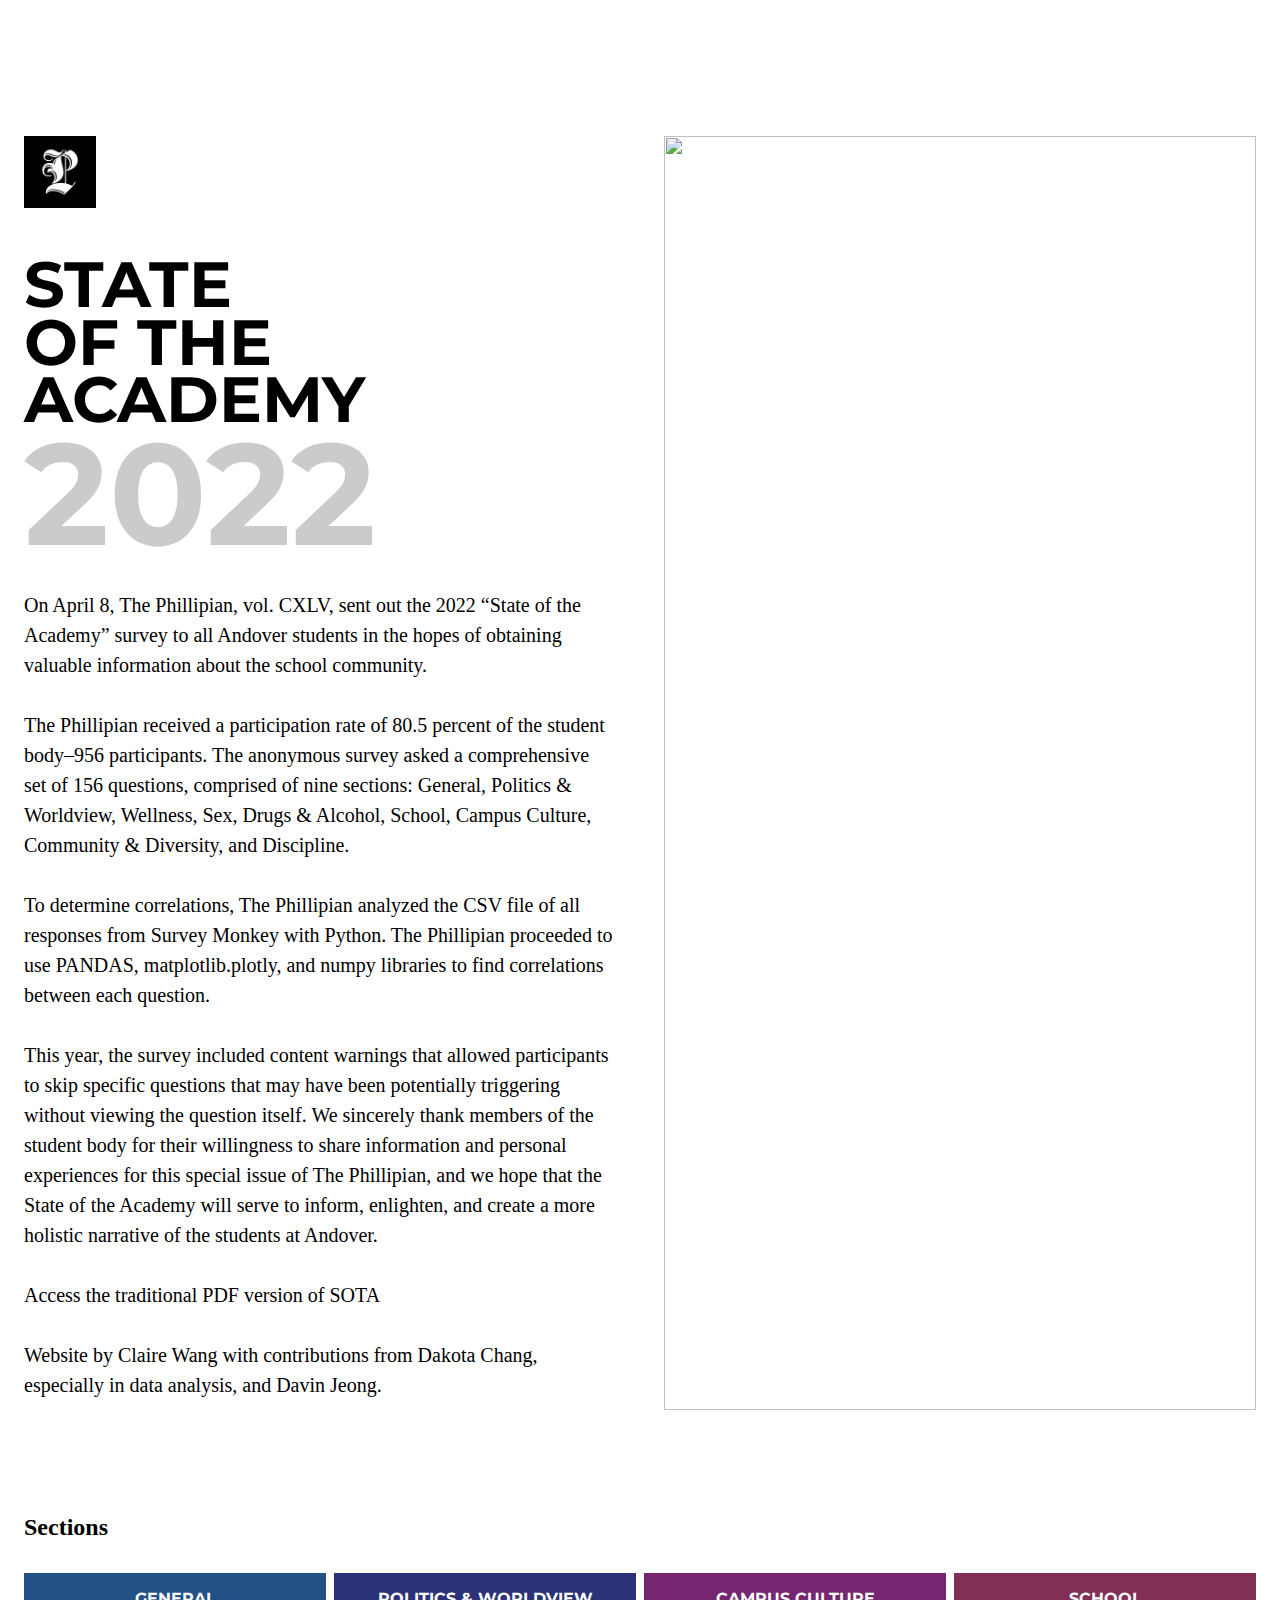
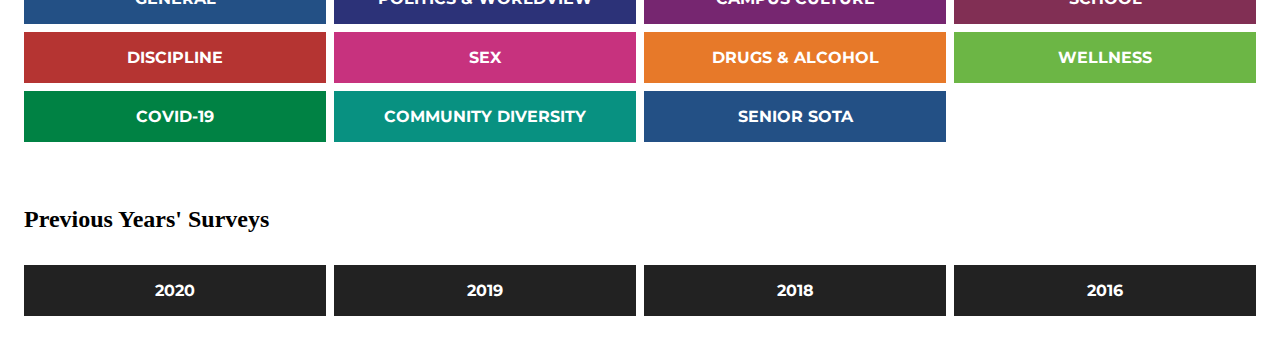
==== index.html @ 4db02f1a "spelling" ====
<html lang="en">
  <head>
    <meta charset="UTF-8" />
    <meta name="viewport" content="width=device-width, initial-scale=1.0" />
    <meta http-equiv="X-UA-Compatible" content="ie=edge" />
    <meta
      name="description"
      content="The Phillipian's annual State of the Academy survey, for 2022."
    />
    <meta name="author" content="Claire Wang" />

    <title>State of the Academy 2022</title>
    <script src="https://cdnjs.cloudflare.com/ajax/libs/d3/5.16.0/d3.min.js"></script>
    <script src="https://unpkg.com/masonry-layout@4/dist/masonry.pkgd.min.js"></script>
    <script src="sota.min.js"></script>
    <link rel="stylesheet" type="text/css" href="sz-navbar.css" />
    <link rel="stylesheet" type="text/css" href="style.css" />
    <style>
      body {
        margin: 0;
      }
      pre {
        background-color: rgba(0, 0, 0, 0.05);
        font-family: "Consolas";
        color: rgba(0, 0, 0, 0.5);
        padding: 16px;
        overflow: auto;
      }
      a {
        color: unset;
      }
      .sota-section > p {
        text-align: center;
        font-size: 24px;
      }
    </style>
  </head>

  <body>
    <div id="sota-navbar"></div>
    <section id="intro">
      <div class="home-hero home-container">
        <div class="hero-blurb">
          <div class="hero-logo">
            <a href="https://phillipian.net"
              ><img src="assets/img/p-square.png"
            /></a>
          </div>
          <div class="hero-sota">
            <span>
              State<br />
              of the<br />
              Academy<br />
              <span class="hero-sota-year">2022</span>
            </span>
          </div>
          <p>
            On April 8, The Phillipian, vol. CXLV, sent out the 2022 “State of
            the Academy” survey to all Andover students in the hopes of
            obtaining valuable information about the school community.
            <br /><br />
            The Phillipian received a participation rate of 80.5 percent of the
            student body–956 participants. The anonymous survey asked a
            comprehensive set of 156 questions, comprised of nine sections:
            General, Politics & Worldview, Wellness, Sex, Drugs & Alcohol,
            School, Campus Culture, Community & Diversity, and Discipline.
            <br /><br />
            To determine correlations, The Phillipian analyzed the CSV file of
            all responses from Survey Monkey with Python. The Phillipian
            proceeded to use PANDAS, matplotlib.plotly, and numpy libraries to
            find correlations between each question.
            <br /><br />
            This year, the survey included content warnings that allowed
            participants to skip specific questions that may have been
            potentially triggering without viewing the question itself. We
            sincerely thank members of the student body for their willingness to
            share information and personal experiences for this special issue of
            The Phillipian, and we hope that the State of the Academy will serve
            to inform, enlighten, and create a more holistic narrative of the
            students at Andover.

            <br /><br />
            Access the traditional PDF version of SOTA <a href="http://pdf.phillipian.net/2022/05202022.pdf"></a>
            <br /><br />
            Website by Claire Wang with contributions from Dakota Chang, especially in data analysis, and Davin Jeong.
          </p>
        </div>
        <div class="hero-image">

			<div class="hero-image-inner">
				<div class="hero-image-credit"><span><a href="https://phillipian.net/author/macdoucette/" target="_blank">Mac Doucette</a>/<i>The Phillipian</i></span></div>
				<img src="assets/img/sota-cover.JPG">
			  </div>

		</div>
      </div>
      <div class="home-container home-mid">
        <h3>Sections</h3>
      </div>
      <div class="home-sections home-container">
        <a href="#sota-section-general">
          <div class="home-section sec-general"><span>General</span></div> </a
        ><a href="#sota-section-politics">
          <div class="home-section sec-politics">
            <span>Politics & Worldview</span>
          </div> </a
        ><a href="#sota-section-campus">
          <div class="home-section sec-campus">
            <span>Campus Culture</span>
          </div> </a
        ><a href="#sota-section-school">
          <div class="home-section sec-school"><span>School</span></div> </a
        ><a href="#sota-section-discipline">
          <div class="home-section sec-discipline">
            <span>Discipline</span>
          </div> </a
        ><a href="#sota-section-sex">
          <div class="home-section sec-sex"><span>Sex</span></div> </a
        ><a href="#sota-section-drugs">
          <div class="home-section sec-drugs">
            <span>Drugs & Alcohol</span>
          </div> </a
        ><a href="#sota-section-wellness">
          <div class="home-section sec-wellness"><span>Wellness</span></div> </a
        ><a href="#sota-section-covid19">
          <div class="home-section sec-covid"><span>COVID-19</span></div> </a
        ><a href="#sota-section-community">
          <div class="home-section sec-community">
            <span>Community Diversity</span>
          </div> </a
        ><a href="#sota-section-senior">
          <div class="home-section sec-senior"><span>Senior Sota</span></div>
        </a>
      </div>
      <div class="home-container home-mid">
        <h3>Previous Years' Surveys</h3>
      </div>
      <div class="home-sections home-container">
        <a href="/year/2020">
          <div class="home-section"><span>2020</span></div>
        </a>
        <a href="/year/2019">
          <div class="home-section"><span>2019</span></div> </a
        ><a href="/year/2018">
          <div class="home-section"><span>2018</span></div> </a
        ><a href="/year/2016">
          <div class="home-section"><span>2016</span></div>
        </a>
      </div>
    </section>
    <script type="module" src="index.js"></script>
  </body>
</html>
---- sz-navbar.css ----
.sz-navbar {
  width: 100%;
  height: 64px;
  /* OVERRIDE WITH YOUR OWN HEIGHT */
  background-color: #000;
  /* OVERRIDE WITH YOUR OWN BG COLOR */
  position: fixed;
  top: 0;
  left: 0;
  z-index: 5;
}

.sz-navbar-inner {
  width: 100%;
  height: 100%;
  display: -webkit-inline-box;
  display: -ms-inline-flexbox;
  display: inline-flex;
  -webkit-box-align: center;
      -ms-flex-align: center;
          align-items: center;
  -webkit-box-sizing: border-box;
          box-sizing: border-box;
}

.sz-navbar-items {
  height: 100%;
  display: -webkit-box;
  display: -ms-flexbox;
  font-size: 0.9rem;
  display: flex;
  -webkit-box-align: center;
      -ms-flex-align: center;
          align-items: center;
}

#sz-navbar-check {
  display: none;
}

@media (min-width: 1400px) {
  .sz-navbar-inner {
    max-width: 1500px;
    position: relative;
    left: 50%;
    -webkit-transform: translateX(-50%);
            transform: translateX(-50%);
  }
  .sz-navbar-hamburger {
    display: none;
  }
  .sz-navbar-right .sz-navbar-items {
    margin-left: auto;
  }
  .sz-navbar-right .sz-navbar-items .sz-navbar-item {
    margin-left: 8px;
  }
  .sz-navbar-left .sz-navbar-item {
    margin-right: 8px;
  }
}

@media (max-width: 1400px) {
  .sz-navbar-inner {
    -webkit-box-pack: center;
        -ms-flex-pack: center;
            justify-content: center;
  }
  .sz-navbar-items {
    position: fixed;
    top: 0;
    bottom: 0;
    width: 100%;
    background-color: #eee;
    /* OVERRIDE WITH YOUR OWN MENU BG COLOR */
    -webkit-box-orient: vertical;
    -webkit-box-direction: normal;
        -ms-flex-flow: column nowrap;
            flex-flow: column nowrap;
    -webkit-box-pack: center;
        -ms-flex-pack: center;
            justify-content: center;
  }
  .sz-navbar-hamburger {
    position: absolute;
    z-index: 6;
    top: 50%;
    -webkit-transform: translateY(-50%);
            transform: translateY(-50%);
  }
  .sz-navbar-left .sz-navbar-items {
    left: 0;
    margin-left: -100%;
    -webkit-transition: margin-left 0.2s ease;
    transition: margin-left 0.2s ease;
  }
  .sz-navbar-left #sz-navbar-check:checked ~ .sz-navbar-items {
    margin-left: 0;
  }
  .sz-navbar-left .sz-navbar-hamburger {
    left: 24px;
    /* OVERRIDE WITH YOUR OWN HAMBURGER BUTTON MARGIN */
  }
  .sz-navbar-right .sz-navbar-items {
    right: 0;
    margin-right: -100%;
    -webkit-transition: margin-right 0.2s ease;
    transition: margin-right 0.2s ease;
  }
  .sz-navbar-right #sz-navbar-check:checked ~ .sz-navbar-items {
    margin-right: 0;
  }
  .sz-navbar-right .sz-navbar-hamburger {
    right: 24px;
    /* OVERRIDE WITH YOUR OWN HAMBURGER BUTTON MARGIN */
  }
  div.sz-navbar-item:not(:last-of-type) {
    margin-bottom: 8px;
  }
}

@media (min-width: 1200px){
  #sota-navbar .sota-navbar-logo, #sota-navbar .sota-navbar-logo a {
    margin-left: 1em;
    margin-top: 0.02em;
  }
}
---- style.css ----
html {
  /* zoom: 90%; */
}

/* @import url('https://fonts.googleapis.com/css2?family=Bebas+Neue&display=swap'); */
@import url('https://fonts.googleapis.com/css2?family=Titan+One&display=swap');

body{
    overflow-x: hidden;
}

.sota-navbar{
    color: #fff;
}

.navbar-logo{
    height: 100%;
    display: flex;
    align-items: center;
}

.navbar-logo a{
    height: 50%!important;
}

.navbar-logo img{
    height: 100%;
}

.sota-navbar div.navbar-sota{ /* higher specificty */
    font-family: "Montserrat";
    font-size: 16px;
    font-weight: 700;
    letter-spacing: 1px;
    text-transform: uppercase;
}

.sota-navbar .sz-navbar-inner{
    padding: 0 24px;
}

.sota-navbar .sz-navbar-item{
    height: 64px;
    flex-grow: 0;
    margin-right: 0;
    font-family: "Mercury Text G1";
}

.sz-navbar-item{ /* lower specificity */
    background-color: #000;
}

@media (min-width: 1400px){
    .sota-navbar .sz-navbar-items{
        margin-left: auto;
    }

    .sz-navbar-item.navbar-sota{
        display: none;
    }

    .navbar-logo{
        margin-right: 32px;
    }
}

@media (max-width: 1400px){
    .sota-navbar .sz-navbar-items{
        background-color: #000;
        z-index: 4;
        height: 100vh;
        box-sizing: border-box;
        justify-content: flex-start;
    }

    .sota-navbar div.sz-navbar-item{
        width: 100%;
        margin-bottom: 0;
    }

    .sz-navbar-inner > .navbar-sota{
        display: none;
    }

    .sech-general{
        background-color: #235085;
    }

    .sech-politics{
        background-color: #2C3278;
    }

    .sech-campus{
        background-color: #762670;
    }

    .sech-school{
        background-color: #812F54;
    }

    .sech-discipline{
        background-color: #B53432;
    }

    .sech-sex{
        background-color: #C7327E;
    }

    .sech-drugs{
        background-color: #E77929;
    }

    .sech-wellness{
        background-color: #6CB645;
    }

    .sech-covid{
        background-color: #008244;
    }

    .sech-community{
        background-color: #089181;
    }

    .sech-senior{
        background-color: #235085;
    }
}

.sota-navbar .sz-navbar-item a, .sota-navbar .sz-navbar-item span{
    line-height: 64px;
    box-sizing: border-box;
    text-align: center;
    text-decoration: none;
    color: #fff;
    height: 64px;
    padding: 0 8px;
    display: block;
}

section:first-of-type{
    padding-top: 64px;
}

section:before{
    content: "";
    z-index: 4;
    position: sticky;
    top: 64px;
    width: 100%;
    height: 8px;
    background-color: inherit;
    display: block;
}

.container.hide .module{
    border-bottom: none;
}

.container.hide .module > *{
    visibility: hidden;
}

.container:not(.hide) .loading{
    display: none;
}

.home-container{
    padding: 64px 24px;
    box-sizing: border-box;
    max-width: 1500px;
    display: grid;
    margin: 0 auto;
    grid-template-columns: minmax(0, 1fr);
}

.home-hero{
    grid-column-gap: 48px;
}

.home-hero img{
    width: 100%;
}

.home-sections, .home-mid{
    padding: 16px 24px;
    grid-column-gap: 8px;
}

.home-mid h3{
    font-family: "Mercury Text G1";
    font-size: 24px;
    margin-bottom: 0;
}

@media (min-width: 600px){
    .home-sections{
        grid-template-columns: repeat(2, minmax(0,1fr));
    }
}

@media (min-width: 900px){
    .home-sections{
        grid-template-columns: repeat(3, minmax(0,1fr));
    }
}

@media (min-width: 1200px){
    .home-sections{
        grid-template-columns: repeat(4, minmax(0,1fr));
    }
}

@media (min-width: 1500px){
    .home-sections{
        grid-template-columns: repeat(5, minmax(0,1fr));
    }
}

.home-sections a{
    text-decoration: none;
    text-align: center;
    color: #fff;
    font-family: "Montserrat";
    font-weight: 700;
    text-transform: uppercase;
}

.home-section{
    background-color: #222;
    padding: 16px 0;
    margin-bottom: 8px;
}

.hero-logo{
    width: 72px;
    margin-bottom: 48px;
}

.hero-blurb{
    display: flex;
    flex-flow: column nowrap;
}

.hero-image-inner{
    position: relative;
}

.hero-image-credit{
    position: absolute;
    font-family: "Montserrat";
    font-weight: 400;
    color: #fff;
    bottom: 24px;
    right: 24px;
}

.hero-image-credit a{
    color: unset;
}

.hero-blurb p{
    max-width: 700px;
    font-size: 20px;
    margin: 10px 0;
    line-height: 1.5;
    font-family: "Mercury Text G1";
}

.hero-blurb p:first-of-type{
    margin-top: auto;
}

.hero-sota{
    font-family: "Montserrat";
    font-weight: 700;
    font-size: 48px;
    text-transform: uppercase;
    line-height: 0.9;
    margin-bottom: 32px;
}

.hero-sota-year{
    line-height: 0.9;
    font-size: 120px;
    opacity: 0.2;
}

@media (max-width: 900px){
    .hero-image{
        grid-row: 1;
        margin-top: -72px;
        width: calc(100% + 48px);
        margin-left: -24px;
        margin-bottom: 32px;
    }
}

@media (min-width: 900px){
    .hero-sota{
        font-size: 64px;
    }

    .hero-sota-year{
        font-size: 144px;
    }

    .home-hero{
        grid-template-columns: repeat(2, minmax(0, 1fr));
    }
}


.sec-general, .sech-general:hover{
    background-color: #235085;
}

.sec-politics, .sech-politics:hover{
    background-color: #2C3278;
}

.sec-campus, .sech-campus:hover{
    background-color: #762670;
}

.sec-school, .sech-school:hover{
    background-color: #812F54;
}

.sec-discipline, .sech-discipline:hover{
    background-color: #B53432;
}

.sec-sex, .sech-sex:hover{
    background-color: #C7327E;
}

.sec-drugs, .sech-drugs:hover{
    background-color: #E77929;
}

.sec-wellness, .sech-wellness:hover{
    background-color: #6CB645;
}

.sec-covid, .sech-covid:hover{
    background-color: #008244;
}

.sec-community, .sech-community:hover{
    background-color: #089181;
}

.sec-senior, .sech-senior:hover{
    background-color: #235085;
}

/* blurb styling*/
.sota-section > h1 {
    font-family: "Titan One", "Montserrat" !important;
}
  

.sota-section > p {
  color: #fff;
  font-family: "Lora";
  line-height: 1.5;
  max-width: 1000px !important;
  margin: 64px auto;
  padding: 0 24px;
  font-size: medium !important;
  text-align: left !important;
}
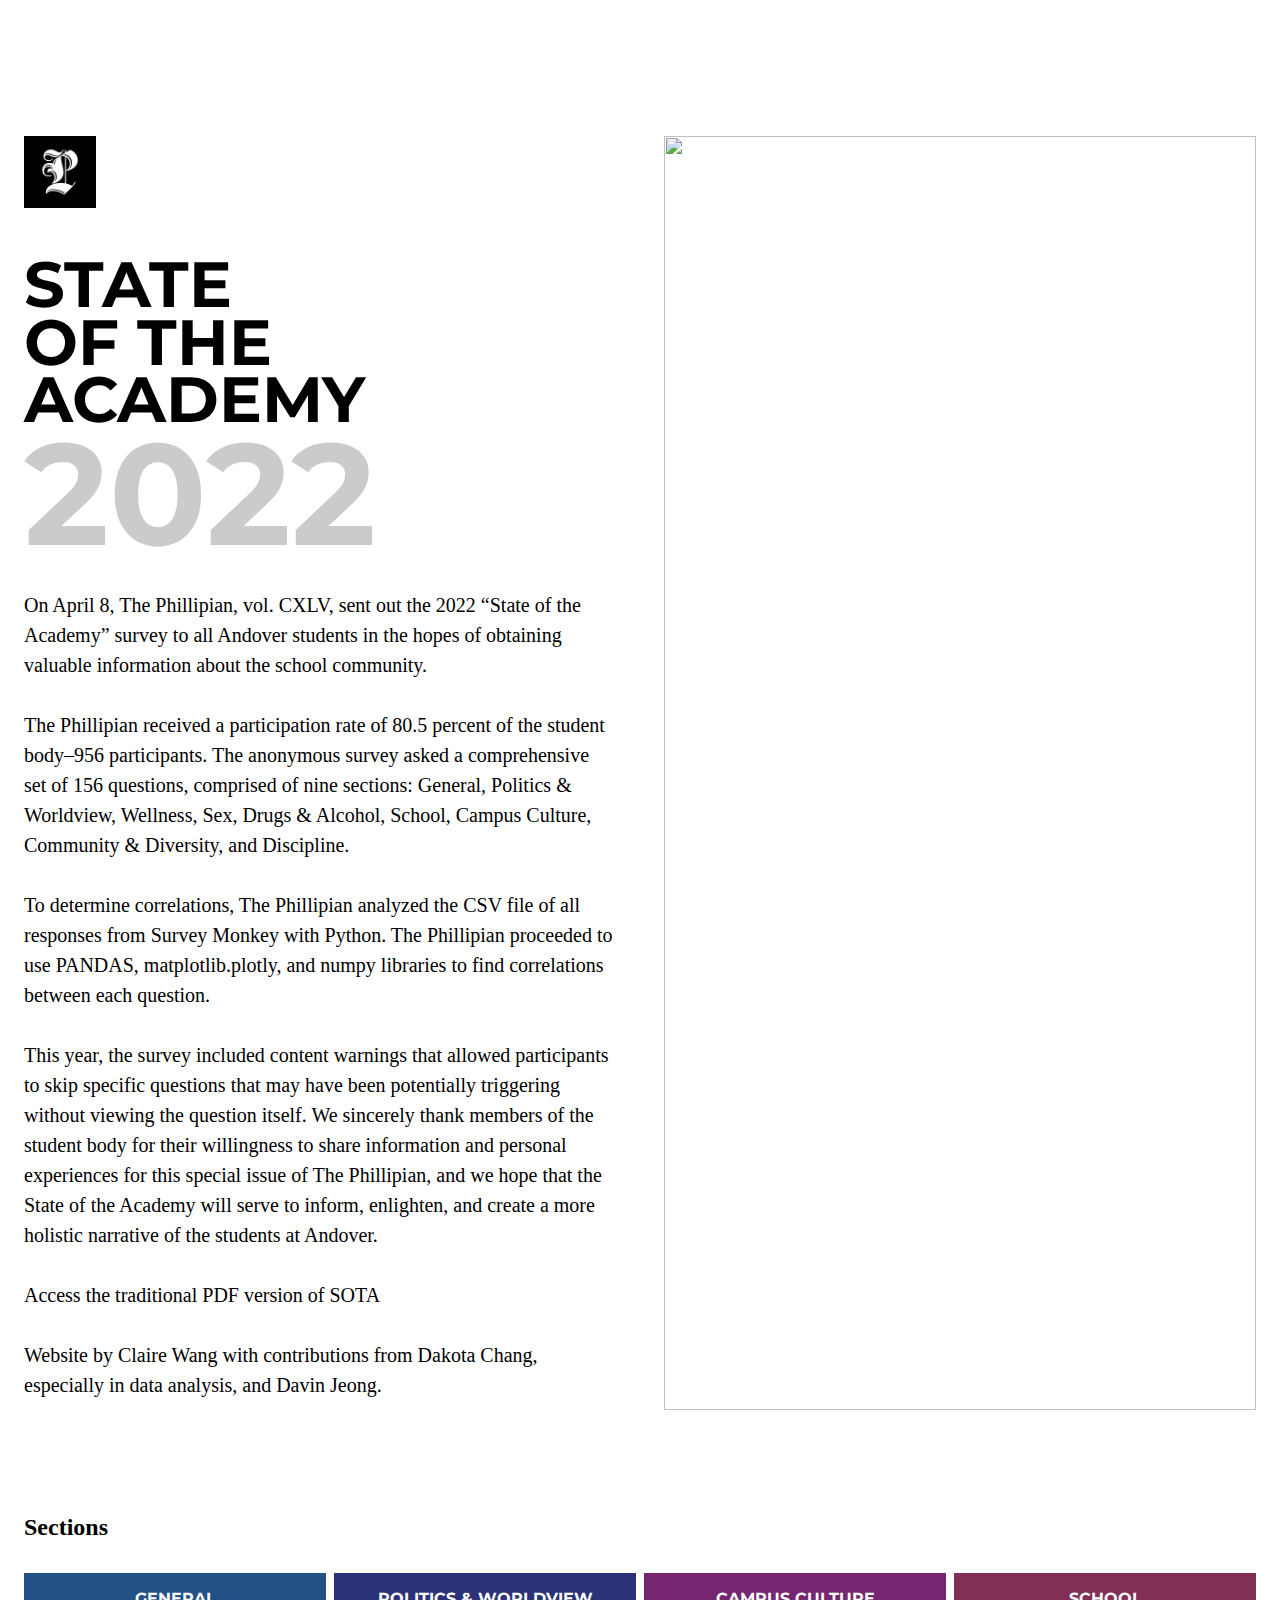
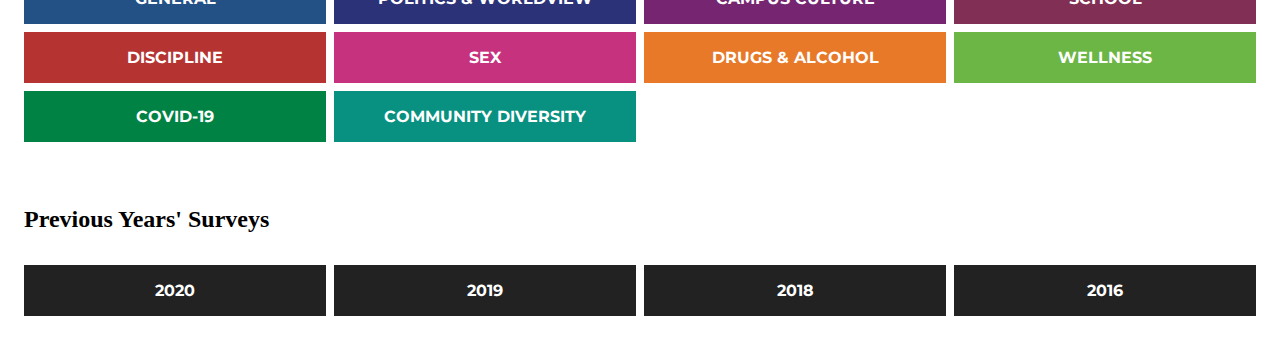
==== commit d3e8b07e: "sugbmit '" ====
--- a/index.html
+++ b/index.html
@@ -7,6 +7,7 @@
       name="description"
       content="The Phillipian's annual State of the Academy survey, for 2022."
     />
+    <link rel="icon" type="image/x-icon" href="/assets/img/p_square.ico" /> 
     <meta name="author" content="Claire Wang" />
 
     <title>State of the Academy 2022</title>
@@ -128,9 +129,11 @@
           <div class="home-section sec-community">
             <span>Community Diversity</span>
           </div> </a
-        ><a href="#sota-section-senior">
+        >
+        
+        <!-- <a href="#sota-section-senior">
           <div class="home-section sec-senior"><span>Senior Sota</span></div>
-        </a>
+        </a> -->
       </div>
       <div class="home-container home-mid">
         <h3>Previous Years' Surveys</h3>
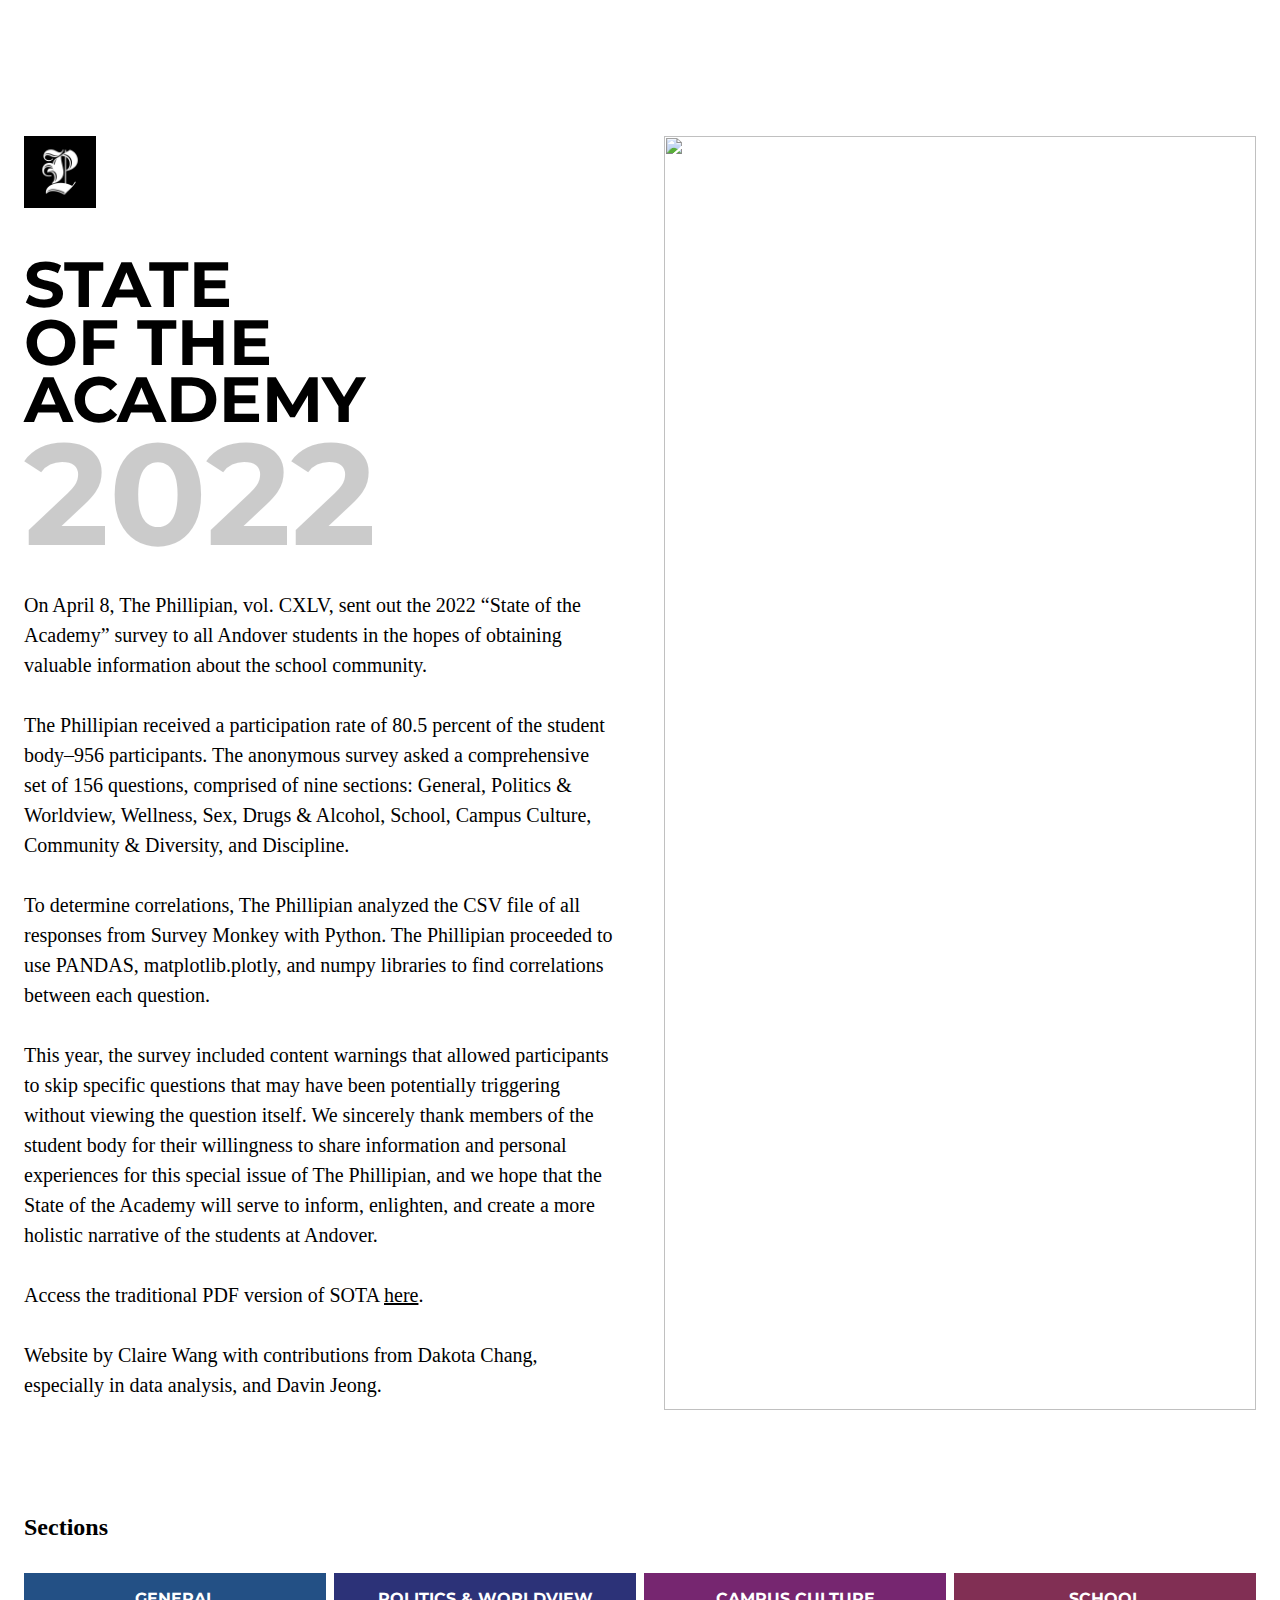
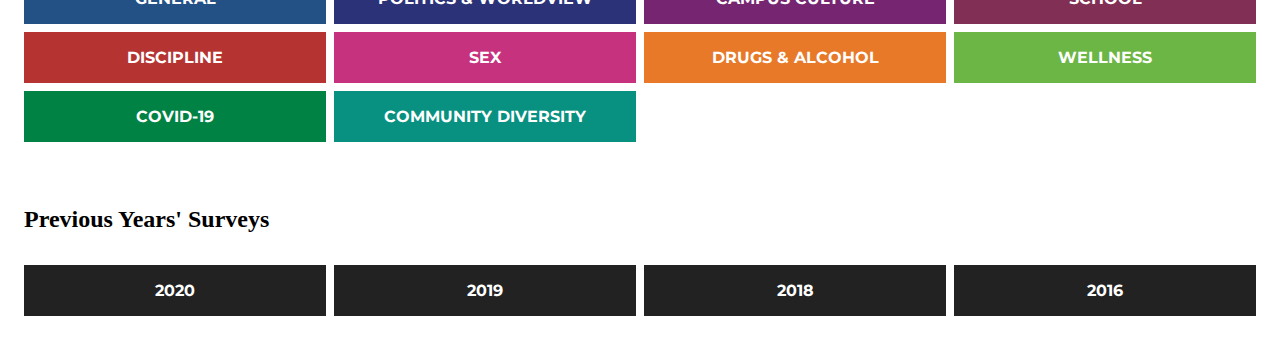
==== commit efd0cbec: "url" ====
--- a/index.html
+++ b/index.html
@@ -81,7 +81,7 @@
             students at Andover.
 
             <br /><br />
-            Access the traditional PDF version of SOTA <a href="http://pdf.phillipian.net/2022/05202022.pdf"></a>
+            Access the traditional PDF version of SOTA <a href="http://pdf.phillipian.net/2022/05202022.pdf">here</a>.
             <br /><br />
             Website by Claire Wang with contributions from Dakota Chang, especially in data analysis, and Davin Jeong.
           </p>
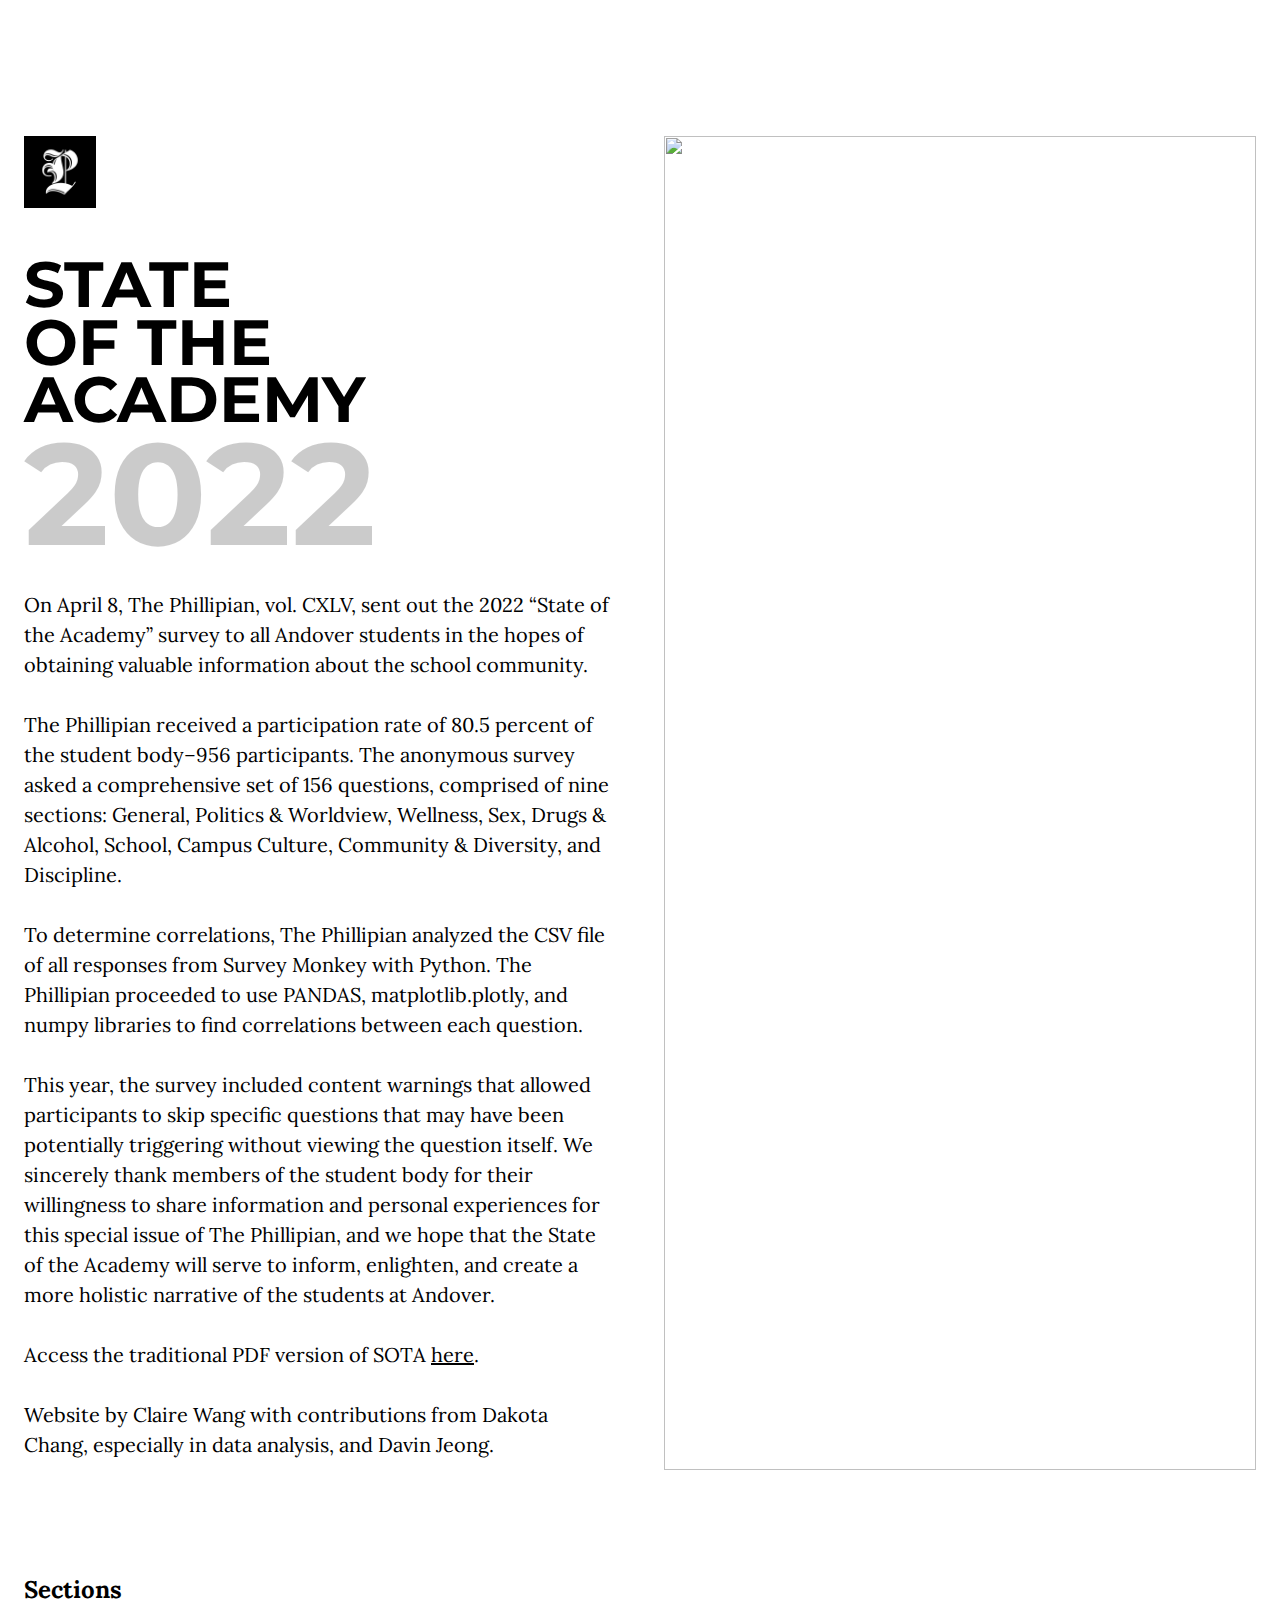
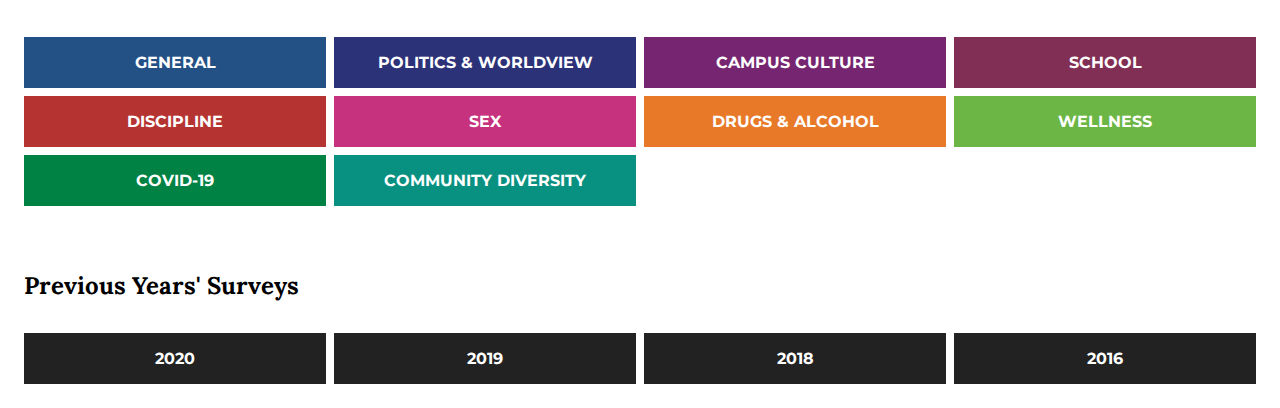
==== commit c88b236b: "fix fonts" ====
--- a/index.html
+++ b/index.html
@@ -9,7 +9,9 @@
     />
     <link rel="icon" type="image/x-icon" href="/assets/img/p_square.ico" /> 
     <meta name="author" content="Claire Wang" />
-
+    <link rel="preconnect" href="https://fonts.googleapis.com">
+    <link rel="preconnect" href="https://fonts.gstatic.com" crossorigin>
+    <link href="https://fonts.googleapis.com/css2?family=Lora&display=swap" rel="stylesheet">
     <title>State of the Academy 2022</title>
     <script src="https://cdnjs.cloudflare.com/ajax/libs/d3/5.16.0/d3.min.js"></script>
     <script src="https://unpkg.com/masonry-layout@4/dist/masonry.pkgd.min.js"></script>
--- a/style.css
+++ b/style.css
@@ -188,7 +188,7 @@
 }
 
 .home-mid h3{
-    font-family: "Mercury Text G1";
+    font-family: "Lora", "Mercury Text G1";
     font-size: 24px;
     margin-bottom: 0;
 }
@@ -264,7 +264,7 @@
     font-size: 20px;
     margin: 10px 0;
     line-height: 1.5;
-    font-family: "Mercury Text G1";
+    font-family: "Lora", "Mercury Text G1";
 }
 
 .hero-blurb p:first-of-type{
@@ -357,7 +357,7 @@
 
 /* blurb styling*/
 .sota-section > h1 {
-    font-family: "Titan One", "Montserrat" !important;
+    font-family: "Montserrat";
 }
   
 
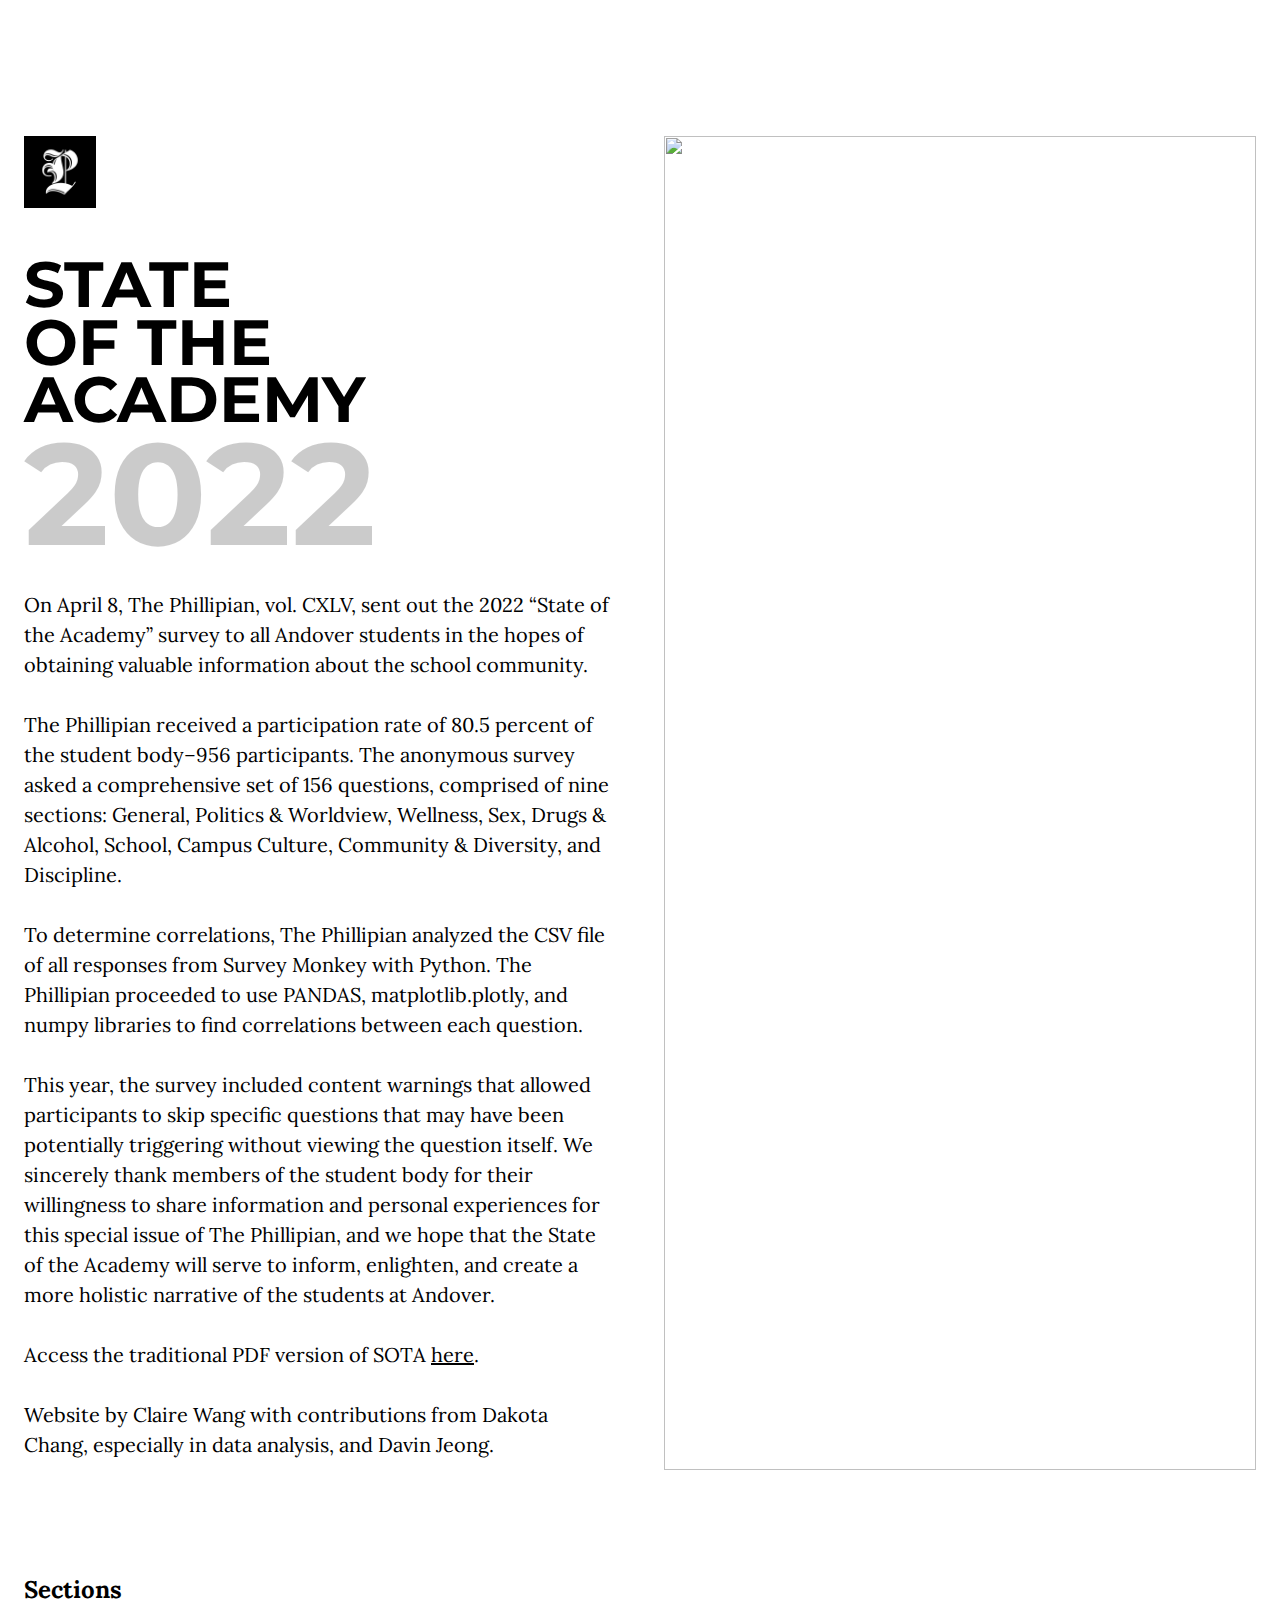
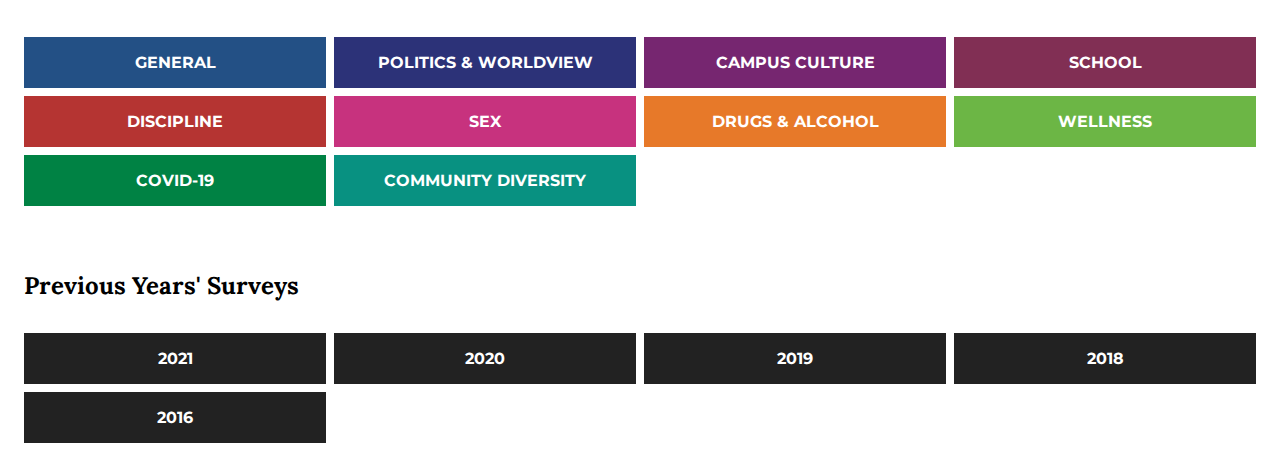
==== commit 1e107b09: "2021" ====
--- a/index.html
+++ b/index.html
@@ -141,6 +141,9 @@
         <h3>Previous Years' Surveys</h3>
       </div>
       <div class="home-sections home-container">
+        <a href="https://phillipian.github.io/SOTA-2021/">
+          <div class="home-section"><span>2021</span></div>
+        </a>
         <a href="/year/2020">
           <div class="home-section"><span>2020</span></div>
         </a>
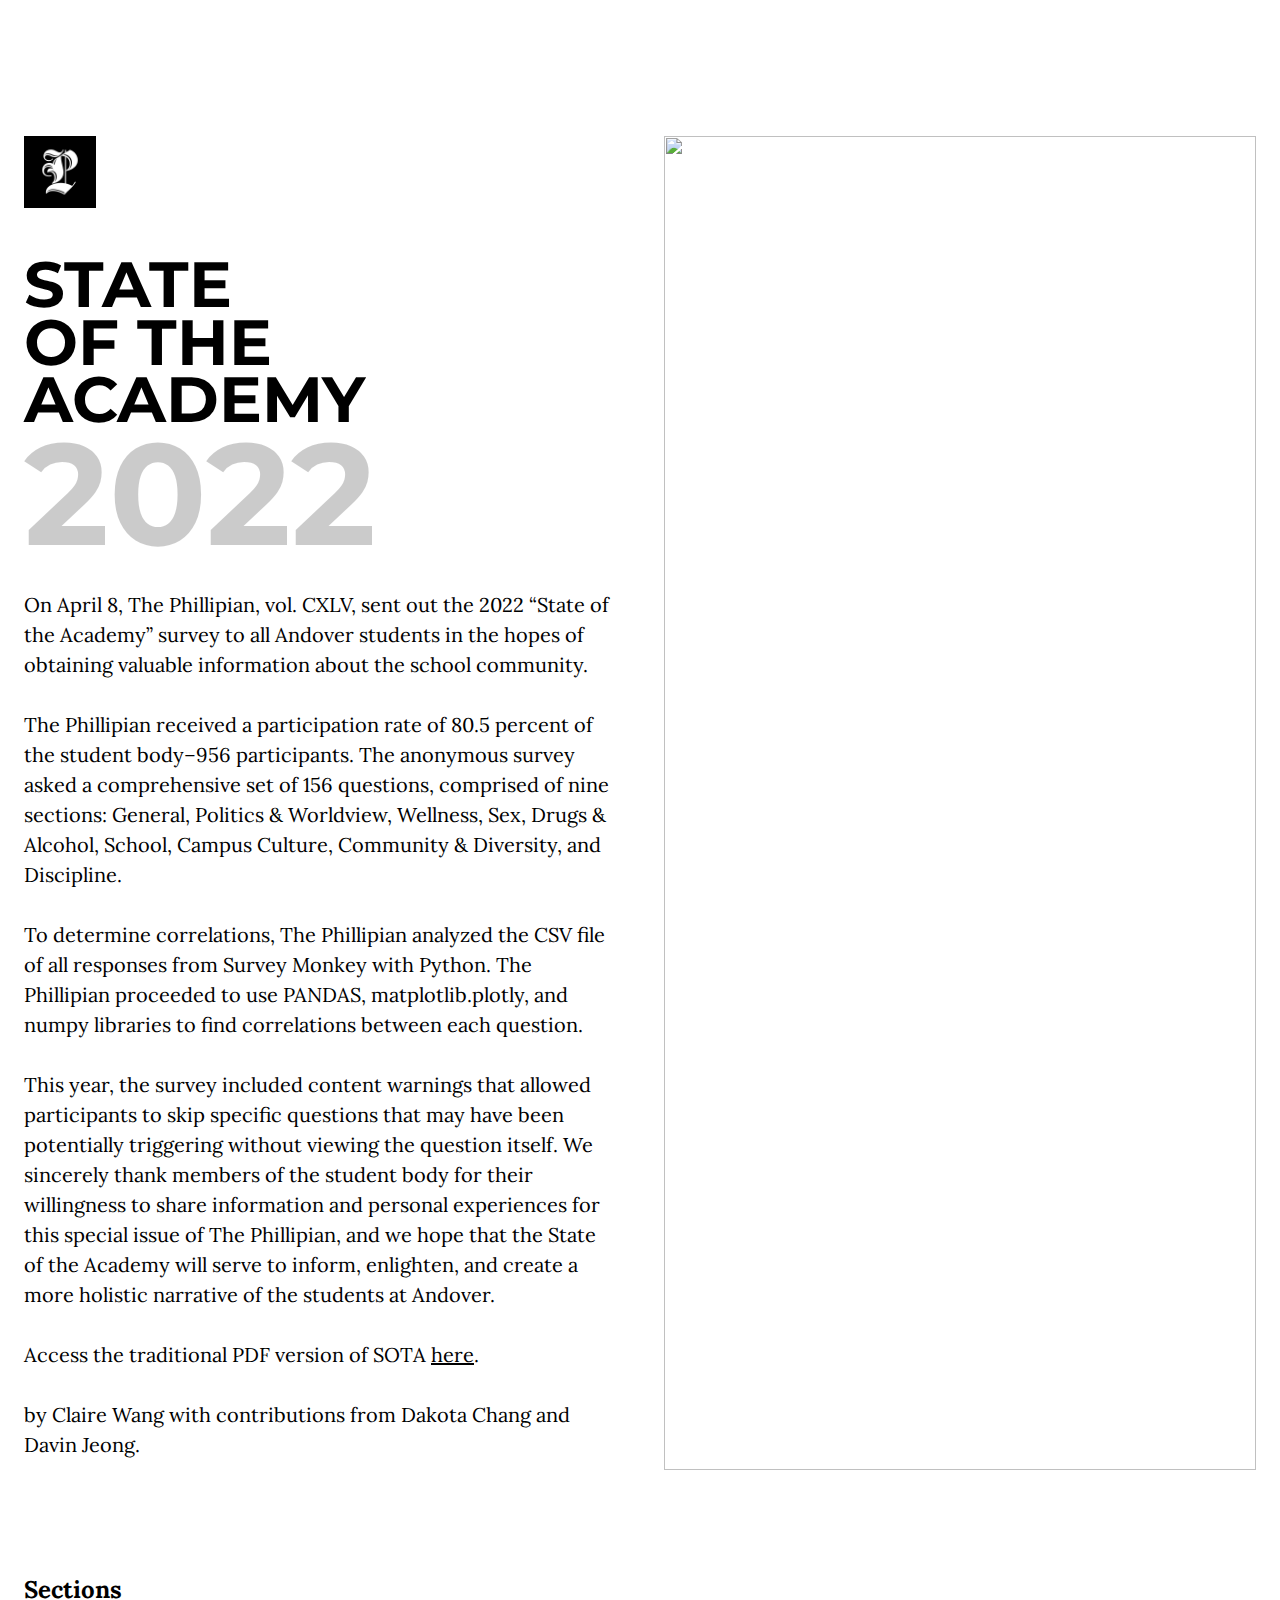
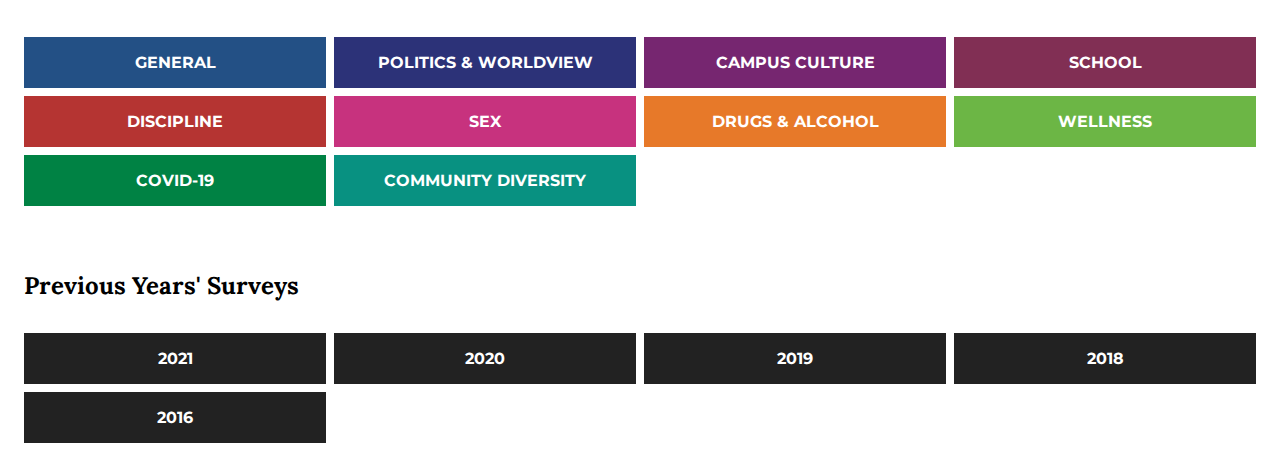
==== commit 457c808e: "Update index.html" ====
--- a/index.html
+++ b/index.html
@@ -85,7 +85,7 @@
             <br /><br />
             Access the traditional PDF version of SOTA <a href="http://pdf.phillipian.net/2022/05202022.pdf">here</a>.
             <br /><br />
-            Website by Claire Wang with contributions from Dakota Chang, especially in data analysis, and Davin Jeong.
+            by Claire Wang with contributions from Dakota Chang and Davin Jeong.
           </p>
         </div>
         <div class="hero-image">
@@ -144,14 +144,14 @@
         <a href="https://phillipian.github.io/SOTA-2021/">
           <div class="home-section"><span>2021</span></div>
         </a>
-        <a href="/year/2020">
+        <a href="http://pdf.phillipian.net/2020/06012020.pdf">
           <div class="home-section"><span>2020</span></div>
         </a>
-        <a href="/year/2019">
+        <a href="http://pdf.phillipian.net/2019/05102019.pdf">
           <div class="home-section"><span>2019</span></div> </a
-        ><a href="/year/2018">
+        ><a href="https://phillipian.github.io/State-of-the-Academy-2018/">
           <div class="home-section"><span>2018</span></div> </a
-        ><a href="/year/2016">
+        ><a href="https://phillipian.github.io/sota-2016/">
           <div class="home-section"><span>2016</span></div>
         </a>
       </div>
